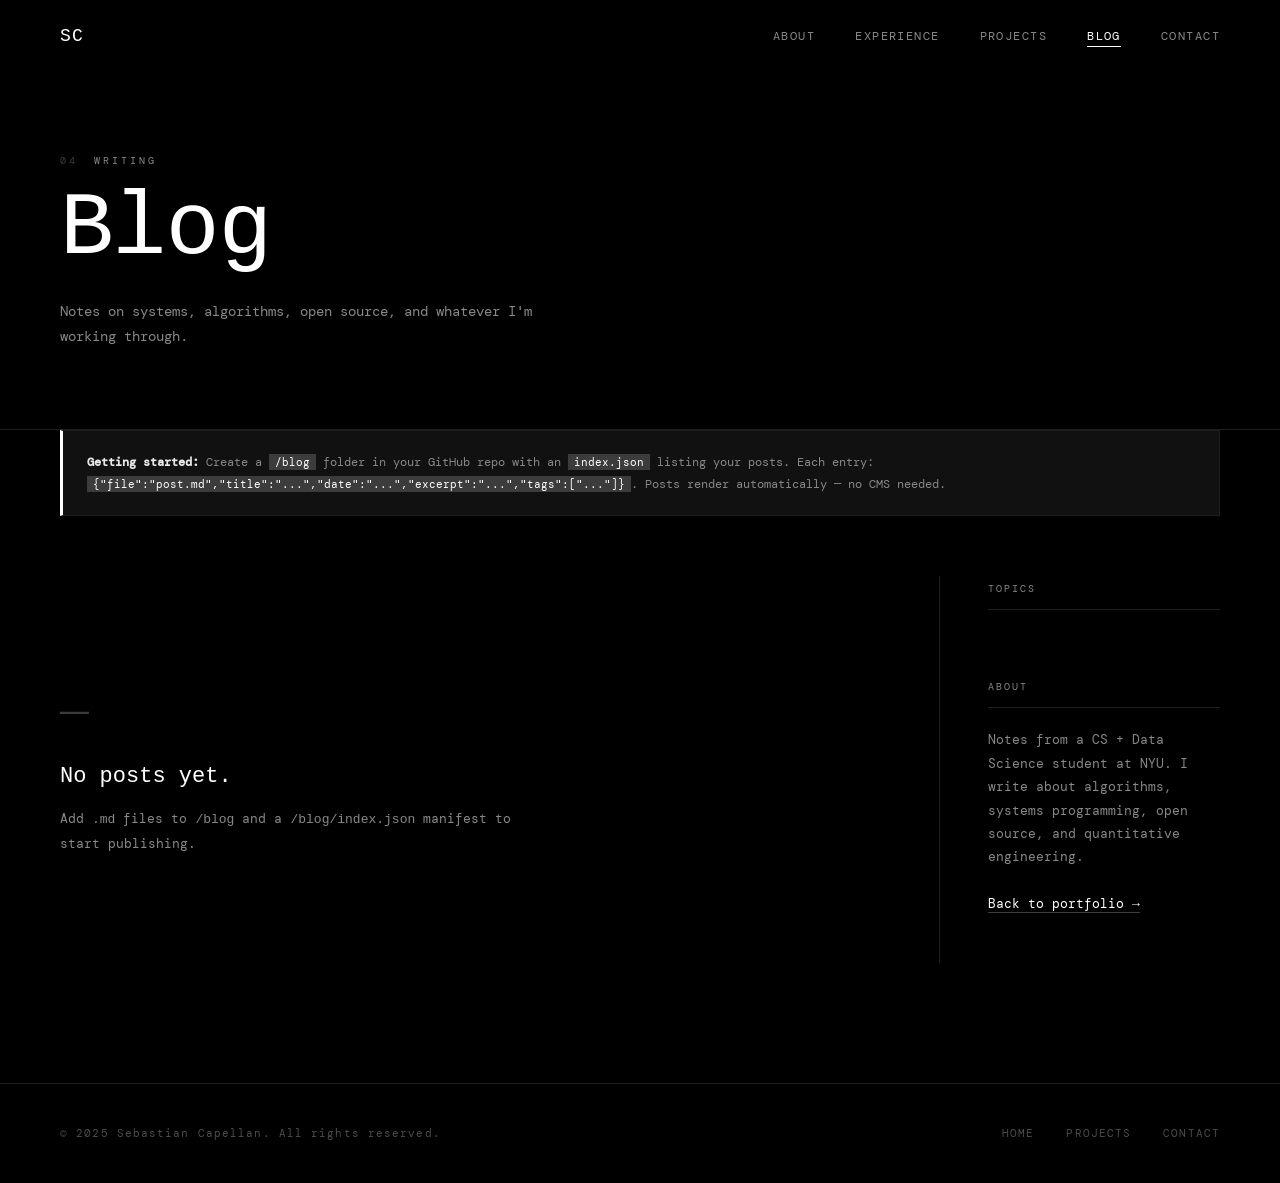
==== blog.html @ 11545dd2 "Initial commit, repository setup." ====
<!DOCTYPE html>
<html lang="en">
<head>
  <meta charset="UTF-8" />
  <meta name="viewport" content="width=device-width, initial-scale=1.0" />
  <title>Blog — Sebastian Capellan</title>
  <link rel="preconnect" href="https://fonts.googleapis.com" />
  <link rel="preconnect" href="https://fonts.gstatic.com" crossorigin />
  <link href="https://fonts.googleapis.com/css2?family=DM+Mono:ital,wght@0,300;0,400;0,500;1,300&display=swap" rel="stylesheet" />
  <link rel="stylesheet" href="css/base.css" />
  <link rel="stylesheet" href="css/nav.css" />
  <link rel="stylesheet" href="css/main.css" />
  <link rel="stylesheet" href="css/blog.css" />
</head>
<body>

  <!-- ─── NAV ──────────────────────────────────────────────────── -->
  <nav id="main-nav" class="scrolled">
    <a class="nav-logo" href="index.html">SC</a>
    <ul class="nav-links">
      <li><a href="index.html#about">About</a></li>
      <li><a href="index.html#experience">Experience</a></li>
      <li><a href="index.html#projects">Projects</a></li>
      <li><a href="blog.html" class="active">Blog</a></li>
      <li><a href="index.html#contact">Contact</a></li>
    </ul>
    <div class="nav-hamburger" id="nav-hamburger" aria-label="Menu">
      <span></span><span></span><span></span>
    </div>
  </nav>
  <ul class="nav-drawer" id="nav-drawer">
    <li><a href="index.html#about">About</a></li>
    <li><a href="index.html#experience">Experience</a></li>
    <li><a href="index.html#projects">Projects</a></li>
    <li><a href="blog.html" class="active">Blog</a></li>
    <li><a href="index.html#contact">Contact</a></li>
  </ul>

  <!-- ─── BLOG HERO ─────────────────────────────────────────────── -->
  <div class="blog-hero">
    <p class="blog-hero-label">Writing</p>
    <h1 class="blog-hero-title">Blog</h1>
    <p class="blog-hero-sub">Notes on systems, algorithms, open source, and whatever I'm working through.</p>
  </div>

  <!-- setup note: hidden by default, shown when /blog/index.json is missing -->
  <div class="setup-note" id="setup-note" style="display:none;">
    <strong>Getting started:</strong> Create a <code>/blog</code> folder in your GitHub repo with an
    <code>index.json</code> listing your posts. Each entry: <code>{"file":"post.md","title":"...","date":"...","excerpt":"...","tags":["..."]}</code>.
    Posts render automatically — no CMS needed.
  </div>

  <!-- ─── LIST VIEW ─────────────────────────────────────────────── -->
  <div id="list-view">
    <div class="blog-layout">
      <main class="blog-main">
        <div class="post-list" id="post-list">
          <!-- injected by blog.js -->
        </div>
      </main>
      <aside class="blog-sidebar">
        <div class="sidebar-section">
          <div class="sidebar-title">Topics</div>
          <div class="sidebar-tags" id="sidebar-tags">
            <!-- injected by blog.js -->
          </div>
        </div>
        <div class="sidebar-section">
          <div class="sidebar-title">About</div>
          <p class="sidebar-about">
            Notes from a CS + Data Science student at NYU. I write about algorithms, systems programming, open source, and quantitative engineering.<br><br>
            <a href="index.html">Back to portfolio →</a>
          </p>
        </div>
      </aside>
    </div>
  </div>

  <!-- ─── SINGLE POST VIEW ──────────────────────────────────────── -->
  <div id="post-view">
    <div class="post-full">
      <article>
        <a class="post-full-back" href="#" id="back-btn">← All Posts</a>
        <div class="post-full-date"  id="post-full-date"></div>
        <h1 class="post-full-title" id="post-full-title"></h1>
        <div class="post-full-content" id="post-full-content"></div>
      </article>
      <aside class="blog-sidebar">
        <div class="sidebar-section">
          <div class="sidebar-title">About</div>
          <p class="sidebar-about">
            Notes from a CS + Data Science student at NYU.<br><br>
            <a href="index.html">Back to portfolio →</a>
          </p>
        </div>
      </aside>
    </div>
  </div>

  <!-- ─── FOOTER ────────────────────────────────────────────────── -->
  <footer>
    <p>© 2025 Sebastian Capellan. All rights reserved.</p>
    <div class="footer-links">
      <a href="index.html">Home</a>
      <a href="index.html#projects">Projects</a>
      <a href="index.html#contact">Contact</a>
    </div>
  </footer>

  <script src="js/main.js"></script>
  <script src="js/blog.js"></script>
</body>
</html>
---- css/base.css ----
/* ─── RESET ──────────────────────────────────────────────────── */
*, *::before, *::after { box-sizing: border-box; margin: 0; padding: 0; }
html { scroll-behavior: smooth; }

/* ─── VARIABLES ──────────────────────────────────────────────── */
:root {
  --c0: #000000;
  --c1: #111111;
  --c2: #1e1e1e;
  --c3: #3c3c3c;
  --c4: #4d4d4d;
  --white: #ffffff;
  --off-white: #e8e8e8;
  --muted: #888888;
  --font-display: 'Courier New', Courier, monospace;
  --font-mono: 'DM Mono', monospace;
  --nav-h: 72px;
}

/* ─── BASE ───────────────────────────────────────────────────── */
body {
  background: var(--c0);
  color: var(--white);
  font-family: var(--font-mono);
  font-size: 15px;
  line-height: 1.7;
  overflow-x: hidden;
  cursor: default;
}

/* ─── SHARED SECTION SCAFFOLDING ────────────────────────────── */
section {
  padding: 120px 60px;
  max-width: 1300px;
  margin: 0 auto;
}
.section-full  { max-width: none; padding-left: 0; padding-right: 0; }
.section-inner { padding: 120px 60px; max-width: 1300px; margin: 0 auto; }

.section-label {
  font-size: 10px;
  letter-spacing: 0.3em;
  text-transform: uppercase;
  color: var(--muted);
  margin-bottom: 16px;
  display: flex;
  align-items: center;
  gap: 16px;
}
.section-label::before { content: attr(data-num); font-size: 10px; color: var(--c3); }

.section-title {
  font-family: var(--font-display);
  font-size: clamp(36px, 5vw, 68px);
  font-weight: 400;            /* thin Courier New throughout */
  line-height: 1;
  letter-spacing: -0.01em;
  margin-bottom: 64px;
}

.divider { width: 100%; height: 1px; background: var(--c2); }

/* ─── SHARED BUTTON ──────────────────────────────────────────── */
.btn {
  font-family: var(--font-mono);
  font-size: 11px;
  letter-spacing: 0.15em;
  text-transform: uppercase;
  padding: 14px 32px;
  border: 1px solid var(--c3);
  text-decoration: none;
  transition: all 0.25s ease;
  display: inline-block;
}
.btn-primary  { background: var(--white); color: var(--c0); border-color: var(--white); }
.btn-primary:hover  { background: var(--off-white); }
.btn-secondary { background: transparent; color: var(--white); }
.btn-secondary:hover { background: var(--c2); }

/* ─── PROFILE IMAGE BLOCKS ───────────────────────────────────── */
/*
  Drop your photo by replacing the <div class="profile-placeholder">
  with <img src="./Assets/your-photo.jpg" class="profile-img" alt="Sebastian" />
  The sizing is handled per-placement in main.css / hero.css.
*/
.profile-placeholder {
  width: 100%;
  height: 100%;
  display: flex;
  align-items: center;
  justify-content: center;
  background: var(--c2);
  border: 1px dashed var(--c3);
  color: var(--c4);
  font-size: 11px;
  letter-spacing: 0.15em;
  text-transform: uppercase;
  text-align: center;
  padding: 16px;
}
.profile-img {
  width: 100%;
  height: 100%;
  object-fit: cover;
  display: block;
}

/* ─── ANIMATIONS ─────────────────────────────────────────────── */
@keyframes fadeUp {
  from { opacity: 0; transform: translateY(24px); }
  to   { opacity: 1; transform: translateY(0); }
}
@keyframes blink {
  0%, 100% { opacity: 1; }
  50%       { opacity: 0; }
}
@keyframes pulse-dot {
  0%, 100% { box-shadow: 0 0 0 0 rgba(74,222,128,0.4); }
  50%       { box-shadow: 0 0 0 6px rgba(74,222,128,0); }
}

/* ─── SCROLLBAR ──────────────────────────────────────────────── */
::-webkit-scrollbar { width: 4px; }
::-webkit-scrollbar-track { background: var(--c0); }
::-webkit-scrollbar-thumb { background: var(--c3); }
::-webkit-scrollbar-thumb:hover { background: var(--c4); }
---- css/nav.css ----
/* ─── NAV ────────────────────────────────────────────────────── */
nav {
  position: fixed;
  top: 0; left: 0; right: 0;
  height: var(--nav-h);
  display: flex;
  align-items: center;
  justify-content: space-between;
  padding: 0 60px;
  z-index: 1000;
  transition: background 0.4s ease, border-bottom 0.4s ease;
}
nav.scrolled {
  background: rgba(0,0,0,0.92);
  border-bottom: 1px solid var(--c3);
  backdrop-filter: blur(12px);
}

.nav-logo {
  font-family: var(--font-display);
  font-weight: 400;
  font-size: 18px;
  letter-spacing: 0.06em;
  text-decoration: none;
  color: var(--white);
}

.nav-links {
  display: flex;
  gap: 40px;
  list-style: none;
}
.nav-links a {
  font-family: var(--font-mono);
  font-size: 12px;
  letter-spacing: 0.12em;
  text-transform: uppercase;
  color: var(--muted);
  text-decoration: none;
  transition: color 0.2s ease;
  position: relative;
}
.nav-links a::after {
  content: '';
  position: absolute;
  bottom: -3px; left: 0;
  width: 0; height: 1px;
  background: var(--white);
  transition: width 0.3s ease;
}
.nav-links a:hover       { color: var(--white); }
.nav-links a:hover::after,
.nav-links a.active::after { width: 100%; }
.nav-links a.active      { color: var(--white); }

/* ─── HAMBURGER (mobile) ─────────────────────────────────────── */
.nav-hamburger {
  display: none;
  flex-direction: column;
  gap: 5px;
  cursor: pointer;
  padding: 4px;
}
.nav-hamburger span {
  display: block;
  width: 24px; height: 1px;
  background: var(--white);
  transition: transform 0.3s ease, opacity 0.3s ease;
}
.nav-hamburger.open span:nth-child(1) { transform: translateY(6px) rotate(45deg); }
.nav-hamburger.open span:nth-child(2) { opacity: 0; }
.nav-hamburger.open span:nth-child(3) { transform: translateY(-6px) rotate(-45deg); }

/* mobile drawer */
.nav-drawer {
  display: none;
  position: fixed;
  top: var(--nav-h); left: 0; right: 0;
  background: rgba(0,0,0,0.97);
  border-bottom: 1px solid var(--c2);
  padding: 28px 28px 36px;
  z-index: 999;
  flex-direction: column;
  gap: 0;
}
.nav-drawer.open { display: flex; }
.nav-drawer li { list-style: none; border-bottom: 1px solid var(--c2); }
.nav-drawer li a {
  display: block;
  padding: 16px 0;
  font-family: var(--font-mono);
  font-size: 14px;
  letter-spacing: 0.12em;
  text-transform: uppercase;
  color: var(--muted);
  text-decoration: none;
  transition: color 0.2s;
}
.nav-drawer li a:hover { color: var(--white); }

/* ─── RESPONSIVE ─────────────────────────────────────────────── */
@media (max-width: 768px) {
  nav { padding: 0 28px; }
  .nav-links    { display: none; }
  .nav-hamburger { display: flex; }
}
---- css/main.css ----
/* ══════════════════════════════════════════════════════════════
   ABOUT
══════════════════════════════════════════════════════════════ */
#about { border-top: 1px solid var(--c2); }

.about-grid {
  display: grid;
  grid-template-columns: 1fr 1fr;
  gap: 100px;
  align-items: start;
}

/* left col: photo + text stacked */
.about-left {}

/* profile photo in about section */
.about-photo {
  width: 100%;
  max-width: 340px;
  aspect-ratio: 4 / 3;
  border-radius: 14px;
  overflow: hidden;
  border: 1px solid var(--c3);
  margin-bottom: 36px;
}

.about-text p {
  font-size: 15px;
  line-height: 1.9;
  color: var(--off-white);
  margin-bottom: 24px;
}
.about-text p:last-child { margin-bottom: 0; }

.skill-tags { display: flex; flex-wrap: wrap; gap: 8px; margin-top: 36px; }
.skill-tag {
  font-size: 11px;
  letter-spacing: 0.08em;
  padding: 6px 14px;
  border: 1px solid var(--c3);
  color: var(--muted);
  transition: all 0.2s ease;
}
.skill-tag:hover { border-color: var(--white); color: var(--white); }

/* right col: stats */
.about-stats {
  display: grid;
  grid-template-columns: 1fr 1fr;
  gap: 2px;
  align-content: start;
}
.stat-card {
  background: var(--c1);
  padding: 32px 28px;
  border: 1px solid var(--c2);
  transition: border-color 0.3s ease;
}
.stat-card:hover { border-color: var(--c4); }
.stat-num {
  font-family: var(--font-display);
  font-size: 48px;
  font-weight: 400;
  line-height: 1;
  margin-bottom: 8px;
}
.stat-label { font-size: 11px; letter-spacing: 0.12em; text-transform: uppercase; color: var(--muted); }


/* ══════════════════════════════════════════════════════════════
   EXPERIENCE / TIMELINE
══════════════════════════════════════════════════════════════ */
#experience { background: var(--c1); border-top: 1px solid var(--c2); max-width: none; }

.timeline { position: relative; max-width: 1300px; margin: 0 auto; }
.timeline::before {
  content: '';
  position: absolute;
  left: 0; top: 0; bottom: 0;
  width: 1px;
  background: var(--c3);
}

.timeline-item {
  position: relative;
  padding: 0 0 80px 60px;
  display: grid;
  grid-template-columns: 180px 1fr auto;
  gap: 48px;
  align-items: start;
  opacity: 0;
  transform: translateY(30px);
  transition: opacity 0.7s ease, transform 0.7s ease;
}
.timeline-item.visible { opacity: 1; transform: translateY(0); }
.timeline-item:last-child { padding-bottom: 0; }

.timeline-dot {
  position: absolute;
  left: -5px; top: 8px;
  width: 11px; height: 11px;
  border: 1px solid var(--white);
  background: var(--c0);
  border-radius: 50%;
}

.timeline-meta { padding-top: 4px; }
.timeline-date {
  font-size: 11px; letter-spacing: 0.15em;
  text-transform: uppercase; color: var(--muted); margin-bottom: 8px;
}
.timeline-company {
  font-family: var(--font-display);
  font-size: 13px; font-weight: 400;
  letter-spacing: 0.03em; color: var(--c4);
}

.timeline-role {
  font-family: var(--font-display);
  font-size: clamp(20px, 2.5vw, 28px);
  font-weight: 400;
  margin-bottom: 16px;
  line-height: 1.15;
}
.timeline-role-badge {
  font-family: var(--font-mono);
  font-size: 11px; color: var(--muted);
  letter-spacing: 0.08em;
  margin-left: 8px;
}
.timeline-desc {
  font-size: 14px; color: var(--off-white);
  line-height: 1.85; max-width: 560px;
}
.timeline-tags { display: flex; flex-wrap: wrap; gap: 8px; margin-top: 20px; }
.timeline-tag {
  font-size: 10px; letter-spacing: 0.1em; text-transform: uppercase;
  padding: 4px 12px; border: 1px solid var(--c3); color: var(--c4);
}

/* logo square */
.timeline-logo {
  width: 72px; height: 72px;
  border-radius: 14px;
  border: 1px solid var(--c3);
  background: var(--c2);
  overflow: hidden;
  display: flex;
  align-items: center;
  justify-content: center;
  flex-shrink: 0;
  margin-top: 4px;
  transition: border-color 0.3s ease;
}
.timeline-item:hover .timeline-logo { border-color: var(--c4); }
.timeline-logo img {
  width: 100%; height: 100%;
  object-fit: contain;
  padding: 10px;
  filter: grayscale(100%) brightness(1.4);
  transition: filter 0.3s ease;
}
.timeline-item:hover .timeline-logo img { filter: grayscale(0%) brightness(1); }
.timeline-logo-placeholder {
  font-family: var(--font-display);
  font-size: 16px; font-weight: 400;
  color: var(--c4); letter-spacing: 0.05em;
}


/* ══════════════════════════════════════════════════════════════
   PROJECTS
══════════════════════════════════════════════════════════════ */
#projects { border-top: 1px solid var(--c2); }

.projects-grid { display: grid; grid-template-columns: repeat(3, 1fr); gap: 2px; }

.project-card {
  background: var(--c1);
  border: 1px solid var(--c2);
  overflow: hidden;
  opacity: 0;
  transform: translateY(20px);
  transition: opacity 0.6s ease, transform 0.6s ease, border-color 0.3s ease;
}
.project-card.visible { opacity: 1; transform: translateY(0); }
.project-card:hover  { border-color: var(--c4); }

.project-img-wrap {
  width: 100%; aspect-ratio: 16/9;
  overflow: hidden; background: var(--c2);
}
.project-img-placeholder {
  width: 100%; height: 100%;
  display: flex; align-items: center; justify-content: center;
  font-size: 10px; letter-spacing: 0.2em; text-transform: uppercase; color: var(--c3);
}
.project-img-wrap img {
  width: 100%; height: 100%; object-fit: cover;
  transition: transform 0.5s ease; filter: grayscale(30%);
}
.project-card:hover .project-img-wrap img { transform: scale(1.04); filter: grayscale(0%); }

.project-info { padding: 28px 28px 32px; }
.project-num  { font-size: 10px; letter-spacing: 0.2em; color: var(--muted); margin-bottom: 10px; }
.project-title {
  font-family: var(--font-display);
  font-size: 20px; font-weight: 400;
  margin-bottom: 12px; line-height: 1.2;
}
.project-desc { font-size: 13px; color: var(--muted); line-height: 1.7; margin-bottom: 20px; }
.project-links { display: flex; gap: 16px; }
.project-link {
  font-size: 10px; letter-spacing: 0.15em; text-transform: uppercase;
  color: var(--muted); text-decoration: none;
  border-bottom: 1px solid var(--c3); padding-bottom: 2px;
  transition: color 0.2s, border-color 0.2s;
}
.project-link:hover { color: var(--white); border-color: var(--white); }


/* ══════════════════════════════════════════════════════════════
   CONTACT
══════════════════════════════════════════════════════════════ */
#contact { border-top: 1px solid var(--c2); }

.contact-layout {
  display: grid;
  grid-template-columns: 1fr 1fr;
  gap: 100px;
  align-items: start;
}

.contact-left {}

/* small square photo in contact area */
.contact-photo {
  width: 100px; height: 100px;
  border-radius: 14px;
  overflow: hidden;
  border: 1px solid var(--c3);
  margin-bottom: 28px;
  flex-shrink: 0;
}

.contact-intro {
  font-size: 15px; color: var(--muted);
  line-height: 1.9; max-width: 440px; margin-bottom: 36px;
}

.availability-badge {
  display: inline-flex;
  align-items: center; gap: 10px;
  font-size: 11px; letter-spacing: 0.1em; text-transform: uppercase;
  color: var(--off-white); border: 1px solid var(--c3); padding: 10px 18px;
}
.badge-dot {
  width: 6px; height: 6px;
  background: #4ade80; border-radius: 50%;
  animation: pulse-dot 2s ease-in-out infinite;
}

/* contact buttons */
.contact-buttons { display: flex; flex-direction: column; gap: 12px; }
.contact-btn {
  display: flex; align-items: center; gap: 18px;
  padding: 20px 24px;
  border: 1px solid var(--c2); background: var(--c1);
  text-decoration: none; color: var(--white);
  transition: border-color 0.25s ease, background 0.25s ease;
}
.contact-btn:hover { border-color: var(--white); background: var(--c2); }
.contact-btn-icon {
  width: 36px; height: 36px;
  display: flex; align-items: center; justify-content: center;
  border: 1px solid var(--c3); border-radius: 8px; flex-shrink: 0;
}
.contact-btn-icon svg { width: 18px; height: 18px; fill: var(--white); }
.contact-btn-label {
  font-size: 10px; letter-spacing: 0.2em; text-transform: uppercase;
  color: var(--muted); margin-bottom: 2px;
}
.contact-btn-val {
  font-family: var(--font-display);
  font-size: 15px; font-weight: 400;
}


/* ══════════════════════════════════════════════════════════════
   FOOTER
══════════════════════════════════════════════════════════════ */
footer {
  border-top: 1px solid var(--c2);
  padding: 40px 60px;
  display: flex; align-items: center; justify-content: space-between;
}
footer p { font-size: 11px; letter-spacing: 0.1em; color: var(--c4); }
.footer-links { display: flex; gap: 32px; }
.footer-links a {
  font-size: 11px; letter-spacing: 0.1em; text-transform: uppercase;
  color: var(--c4); text-decoration: none; transition: color 0.2s;
}
.footer-links a:hover { color: var(--white); }


/* ══════════════════════════════════════════════════════════════
   GLOBAL RESPONSIVE
══════════════════════════════════════════════════════════════ */
@media (max-width: 1024px) {
  .projects-grid { grid-template-columns: repeat(2, 1fr); }
}

@media (max-width: 768px) {
  section { padding: 80px 28px; }
  .section-inner { padding: 80px 28px; }
  .section-title { margin-bottom: 40px; }

  /* about */
  .about-grid { grid-template-columns: 1fr; gap: 48px; }
  .about-photo { max-width: 100%; aspect-ratio: 16/9; }

  /* timeline */
  .timeline-item {
    grid-template-columns: 1fr;
    gap: 12px;
    padding-left: 36px;
    padding-bottom: 56px;
  }
  .timeline-logo { display: none; }

  /* projects */
  .projects-grid { grid-template-columns: 1fr; }

  /* contact */
  .contact-layout { grid-template-columns: 1fr; gap: 56px; }

  /* footer */
  footer { flex-direction: column; gap: 20px; text-align: center; padding: 40px 28px; }
  .footer-links { flex-wrap: wrap; justify-content: center; gap: 20px; }
}

@media (max-width: 480px) {
  .about-stats { grid-template-columns: 1fr 1fr; }
  .hero-cta { flex-direction: column; }
  .btn { text-align: center; }
}
---- css/blog.css ----
/* ─── BLOG HERO ──────────────────────────────────────────────── */
.blog-hero {
  padding: calc(var(--nav-h) + 80px) 60px 80px;
  border-bottom: 1px solid var(--c2);
}
.blog-hero-label {
  font-size: 10px; letter-spacing: 0.3em; text-transform: uppercase;
  color: var(--muted); margin-bottom: 16px;
  display: flex; align-items: center; gap: 16px;
}
.blog-hero-label::before { content: '04'; font-size: 10px; color: var(--c3); }
.blog-hero-title {
  font-family: var(--font-display);
  font-size: clamp(48px, 7vw, 96px);
  font-weight: 400;
  line-height: 1; letter-spacing: -0.01em; margin-bottom: 24px;
}
.blog-hero-sub { font-size: 14px; color: var(--muted); max-width: 480px; line-height: 1.8; }

/* ─── SETUP NOTE ─────────────────────────────────────────────── */
.setup-note {
  margin: 0 60px;
  padding: 20px 24px;
  background: var(--c1);
  border: 1px solid var(--c2);
  border-left: 3px solid var(--white);
  font-size: 12px; color: var(--muted); line-height: 1.85;
}
.setup-note strong { color: var(--off-white); }
.setup-note code {
  background: var(--c3); padding: 1px 6px;
  font-family: var(--font-mono); font-size: 11px; color: var(--white);
}

/* ─── BLOG LAYOUT ────────────────────────────────────────────── */
.blog-layout {
  display: grid;
  grid-template-columns: 1fr 280px;
  gap: 0;
  max-width: 1300px;
  margin: 0 auto;
  padding: 60px 60px 120px;
}
.blog-main { border-right: 1px solid var(--c2); padding-right: 60px; }
.blog-sidebar { padding-left: 48px; padding-top: 4px; }

/* ─── POST LIST ──────────────────────────────────────────────── */
.post-list { display: flex; flex-direction: column; }
.post-item {
  padding: 40px 0;
  border-bottom: 1px solid var(--c2);
  cursor: pointer;
  opacity: 0;
  transform: translateY(16px);
  transition: opacity 0.5s ease, transform 0.5s ease;
}
.post-item.visible { opacity: 1; transform: translateY(0); }
.post-item:first-child { padding-top: 0; }

.post-meta { display: flex; align-items: center; gap: 16px; margin-bottom: 14px; flex-wrap: wrap; }
.post-date { font-size: 10px; letter-spacing: 0.2em; text-transform: uppercase; color: var(--muted); }
.post-tag {
  font-size: 10px; letter-spacing: 0.1em; text-transform: uppercase;
  padding: 3px 10px; border: 1px solid var(--c3); color: var(--c4);
}
.post-title {
  font-family: var(--font-display);
  font-size: clamp(22px, 3vw, 30px);
  font-weight: 400; line-height: 1.15; margin-bottom: 12px;
  transition: color 0.2s;
}
.post-item:hover .post-title { color: var(--muted); }
.post-excerpt { font-size: 14px; color: var(--muted); line-height: 1.8; margin-bottom: 20px; max-width: 600px; }
.post-read {
  font-size: 10px; letter-spacing: 0.2em; text-transform: uppercase;
  color: var(--c4); text-decoration: none;
  border-bottom: 1px solid var(--c3); padding-bottom: 2px;
  transition: color 0.2s, border-color 0.2s;
}
.post-item:hover .post-read { color: var(--white); border-color: var(--white); }

/* ─── EMPTY STATE ────────────────────────────────────────────── */
.empty-state { padding: 80px 0; }
.empty-state-glyph { font-family: var(--font-display); font-size: 48px; color: var(--c3); margin-bottom: 20px; }
.empty-state h3 { font-family: var(--font-display); font-size: 22px; font-weight: 400; margin-bottom: 12px; }
.empty-state p { font-size: 13px; color: var(--muted); line-height: 1.8; max-width: 480px; }

/* ─── SIDEBAR ────────────────────────────────────────────────── */
.sidebar-section { margin-bottom: 48px; }
.sidebar-title {
  font-size: 10px; letter-spacing: 0.2em; text-transform: uppercase;
  color: var(--muted); margin-bottom: 20px;
  padding-bottom: 12px; border-bottom: 1px solid var(--c2);
}
.sidebar-tags { display: flex; flex-wrap: wrap; gap: 8px; }
.sidebar-tag {
  font-size: 11px; letter-spacing: 0.08em;
  padding: 5px 12px; border: 1px solid var(--c3);
  color: var(--muted); cursor: pointer; transition: all 0.2s;
}
.sidebar-tag:hover,
.sidebar-tag.active { border-color: var(--white); color: var(--white); }
.sidebar-about { font-size: 13px; color: var(--muted); line-height: 1.8; }
.sidebar-about a {
  color: var(--white); text-decoration: none;
  border-bottom: 1px solid var(--c3); transition: border-color 0.2s;
}
.sidebar-about a:hover { border-color: var(--white); }

/* ─── SINGLE POST VIEW ───────────────────────────────────────── */
#post-view { display: none; }
#post-view.active { display: block; }
#list-view.hidden  { display: none; }

.post-full {
  max-width: 1300px;
  margin: 0 auto;
  padding: 60px 60px 120px;
  display: grid;
  grid-template-columns: 1fr 260px;
  gap: 80px;
}
.post-full-back {
  font-size: 11px; letter-spacing: 0.15em; text-transform: uppercase;
  color: var(--muted); text-decoration: none; cursor: pointer;
  display: inline-flex; align-items: center; gap: 10px;
  margin-bottom: 40px; transition: color 0.2s;
}
.post-full-back:hover { color: var(--white); }
.post-full-date { font-size: 10px; letter-spacing: 0.2em; text-transform: uppercase; color: var(--muted); margin-bottom: 16px; }
.post-full-title {
  font-family: var(--font-display);
  font-size: clamp(32px, 5vw, 56px);
  font-weight: 400; line-height: 1.05;
  letter-spacing: -0.01em; margin-bottom: 40px;
}
.post-full-content {
  font-size: 15px; color: var(--off-white); line-height: 1.9;
  border-top: 1px solid var(--c2); padding-top: 40px;
}
.post-full-content h2 { font-family: var(--font-display); font-size: 26px; font-weight: 400; margin: 40px 0 16px; color: var(--white); }
.post-full-content h3 { font-family: var(--font-display); font-size: 20px; font-weight: 400; margin: 32px 0 12px; color: var(--white); }
.post-full-content p  { margin-bottom: 20px; }
.post-full-content code { font-family: var(--font-mono); font-size: 13px; background: var(--c2); padding: 2px 7px; color: var(--off-white); }
.post-full-content pre { background: var(--c1); border: 1px solid var(--c2); padding: 24px; margin: 24px 0; overflow-x: auto; }
.post-full-content pre code { background: none; padding: 0; font-size: 13px; }
.post-full-content ul, .post-full-content ol { padding-left: 24px; margin-bottom: 20px; }
.post-full-content li  { margin-bottom: 8px; color: var(--off-white); }
.post-full-content blockquote { border-left: 3px solid var(--c3); padding-left: 24px; margin: 24px 0; color: var(--muted); font-style: italic; }
.post-full-content a   { color: var(--white); border-bottom: 1px solid var(--c3); text-decoration: none; }
.post-full-content a:hover { border-color: var(--white); }

/* ─── RESPONSIVE ─────────────────────────────────────────────── */
@media (max-width: 900px) {
  .blog-hero  { padding: calc(var(--nav-h) + 48px) 28px 56px; }
  .setup-note { margin: 0 28px; }
  .blog-layout { grid-template-columns: 1fr; padding: 40px 28px 80px; }
  .blog-main  { border-right: none; padding-right: 0; }
  .blog-sidebar { padding-left: 0; padding-top: 40px; border-top: 1px solid var(--c2); }
  .post-full  { grid-template-columns: 1fr; padding: 40px 28px 80px; gap: 40px; }
}
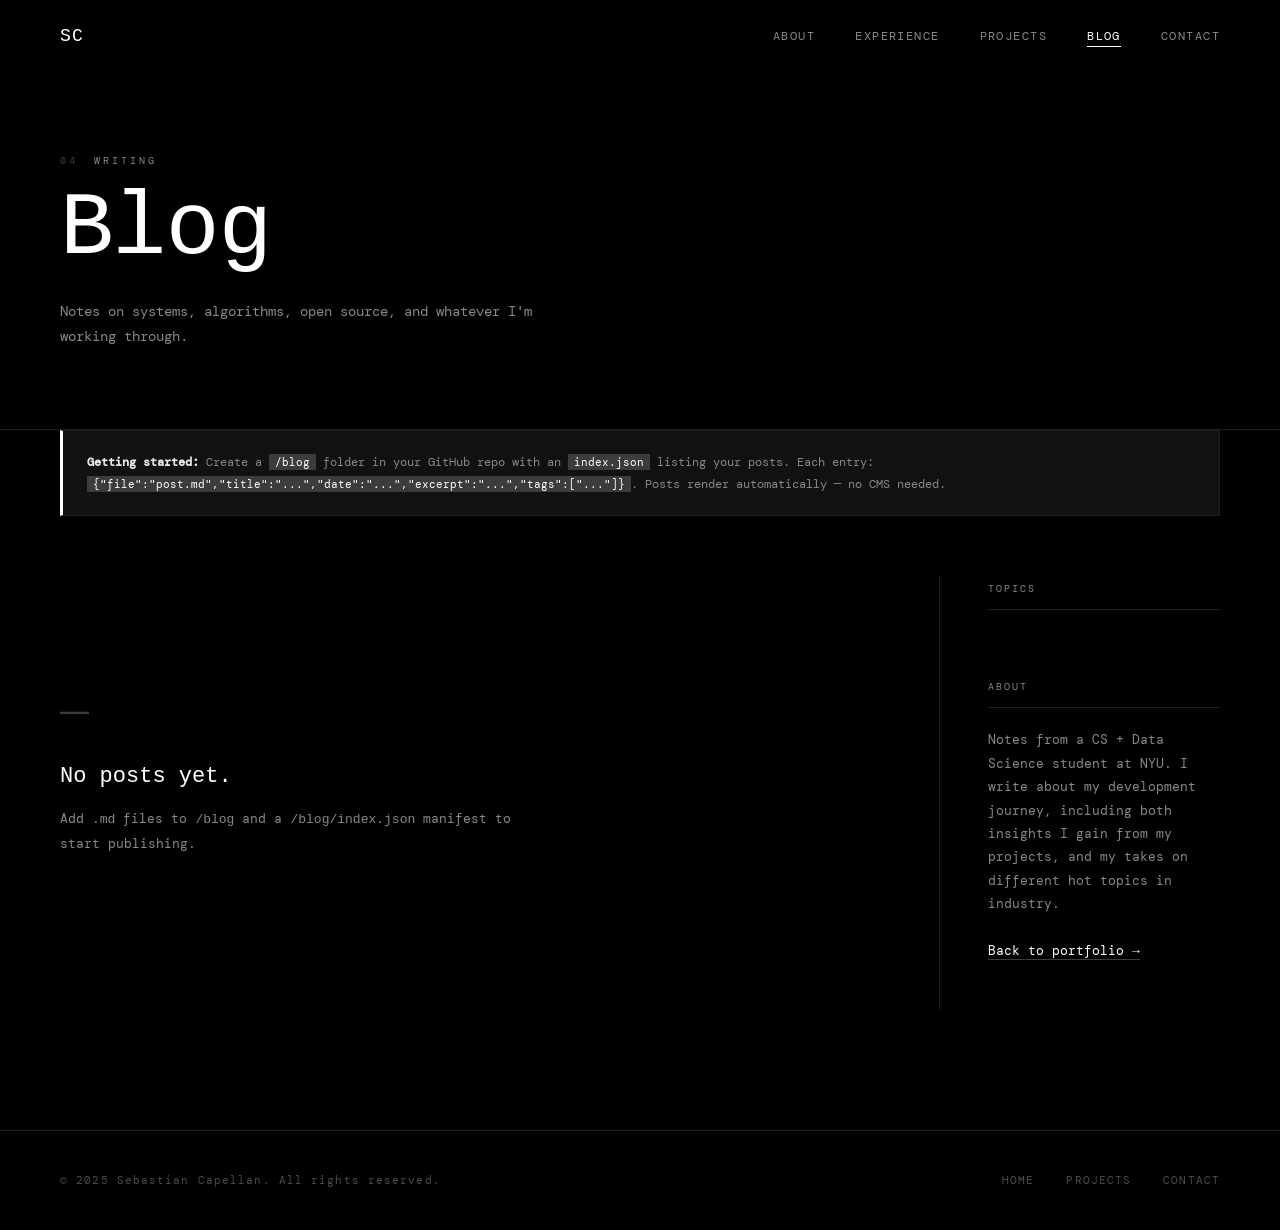
==== commit 35f0d687: "Updated home page and blog text, tweaked formatting, added photos and resume" ====
--- a/blog.html
+++ b/blog.html
@@ -68,7 +68,7 @@
         <div class="sidebar-section">
           <div class="sidebar-title">About</div>
           <p class="sidebar-about">
-            Notes from a CS + Data Science student at NYU. I write about algorithms, systems programming, open source, and quantitative engineering.<br><br>
+            Notes from a CS + Data Science student at NYU. I write about my development journey, including both insights I gain from my projects, and my takes on different hot topics in industry.<br><br>
             <a href="index.html">Back to portfolio →</a>
           </p>
         </div>
--- a/css/base.css
+++ b/css/base.css
@@ -78,11 +78,6 @@
 .btn-secondary:hover { background: var(--c2); }
 
 /* ─── PROFILE IMAGE BLOCKS ───────────────────────────────────── */
-/*
-  Drop your photo by replacing the <div class="profile-placeholder">
-  with <img src="./Assets/your-photo.jpg" class="profile-img" alt="Sebastian" />
-  The sizing is handled per-placement in main.css / hero.css.
-*/
 .profile-placeholder {
   width: 100%;
   height: 100%;
--- a/css/main.css
+++ b/css/main.css
@@ -140,7 +140,7 @@
 
 /* logo square */
 .timeline-logo {
-  width: 72px; height: 72px;
+  width: 64px; height: 64px;
   border-radius: 14px;
   border: 1px solid var(--c3);
   background: var(--c2);
@@ -149,15 +149,12 @@
   align-items: center;
   justify-content: center;
   flex-shrink: 0;
-  margin-top: 4px;
   transition: border-color 0.3s ease;
 }
 .timeline-item:hover .timeline-logo { border-color: var(--c4); }
 .timeline-logo img {
   width: 100%; height: 100%;
   object-fit: contain;
-  padding: 10px;
-  filter: grayscale(100%) brightness(1.4);
   transition: filter 0.3s ease;
 }
 .timeline-item:hover .timeline-logo img { filter: grayscale(0%) brightness(1); }
@@ -256,8 +253,7 @@
 }
 .badge-dot {
   width: 6px; height: 6px;
-  background: #4ade80; border-radius: 50%;
-  animation: pulse-dot 2s ease-in-out infinite;
+  background: #de0000; border-radius: 50%;
 }
 
 /* contact buttons */
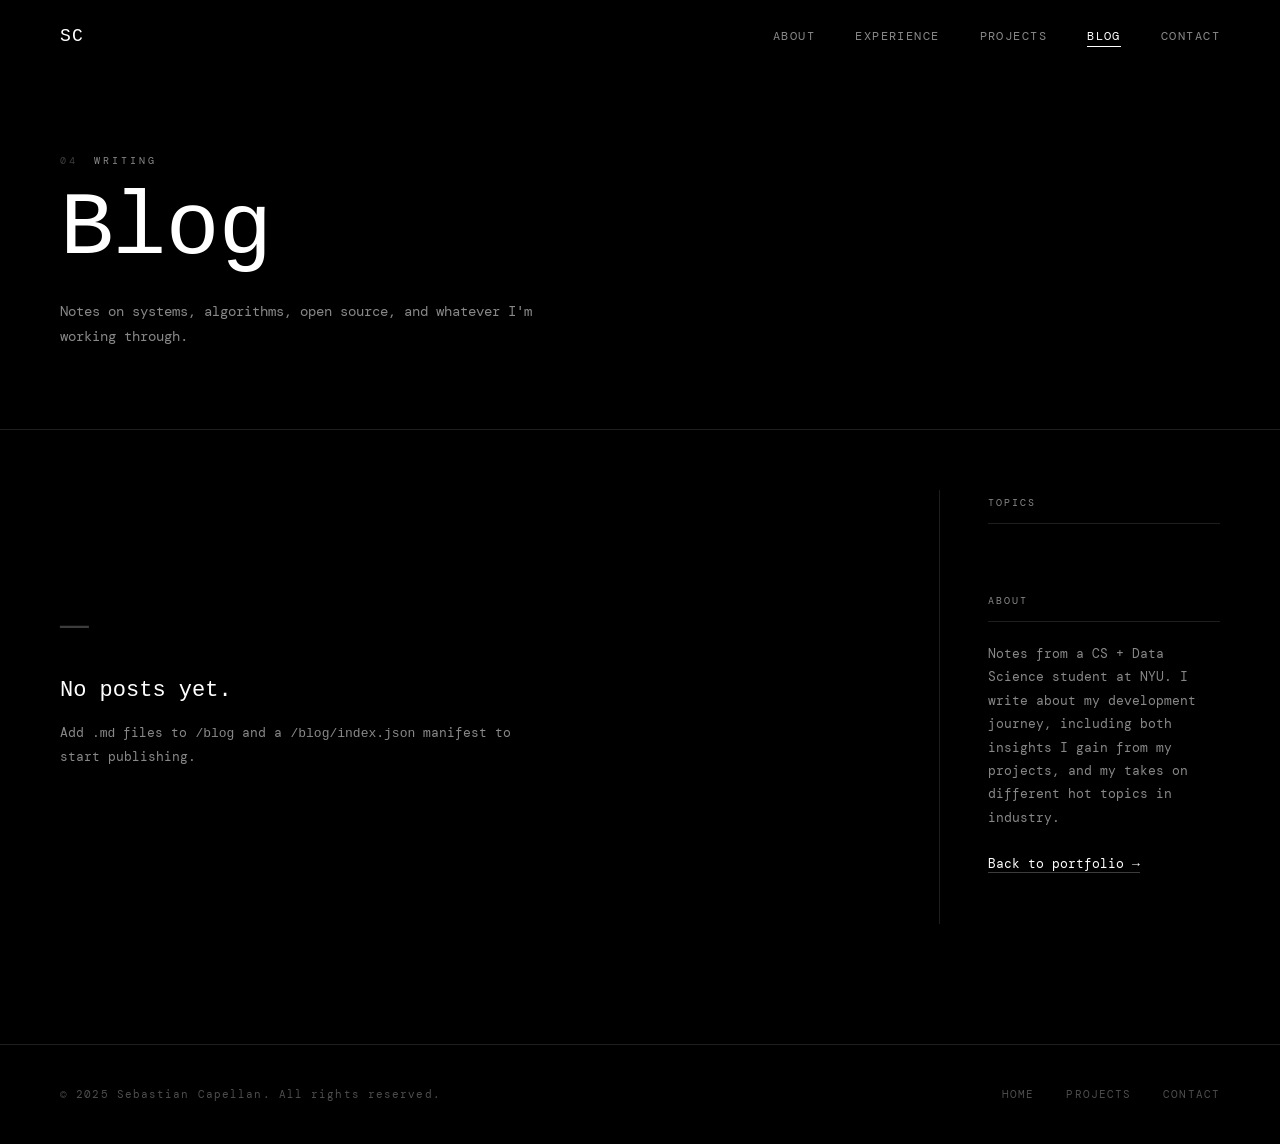
==== commit 0a26fc12: "Blog instruction deletion, resume update, copyright update" ====
--- a/blog.html
+++ b/blog.html
@@ -41,13 +41,6 @@
     <p class="blog-hero-label">Writing</p>
     <h1 class="blog-hero-title">Blog</h1>
     <p class="blog-hero-sub">Notes on systems, algorithms, open source, and whatever I'm working through.</p>
-  </div>
-
-  <!-- setup note: hidden by default, shown when /blog/index.json is missing -->
-  <div class="setup-note" id="setup-note" style="display:none;">
-    <strong>Getting started:</strong> Create a <code>/blog</code> folder in your GitHub repo with an
-    <code>index.json</code> listing your posts. Each entry: <code>{"file":"post.md","title":"...","date":"...","excerpt":"...","tags":["..."]}</code>.
-    Posts render automatically — no CMS needed.
   </div>
 
   <!-- ─── LIST VIEW ─────────────────────────────────────────────── -->
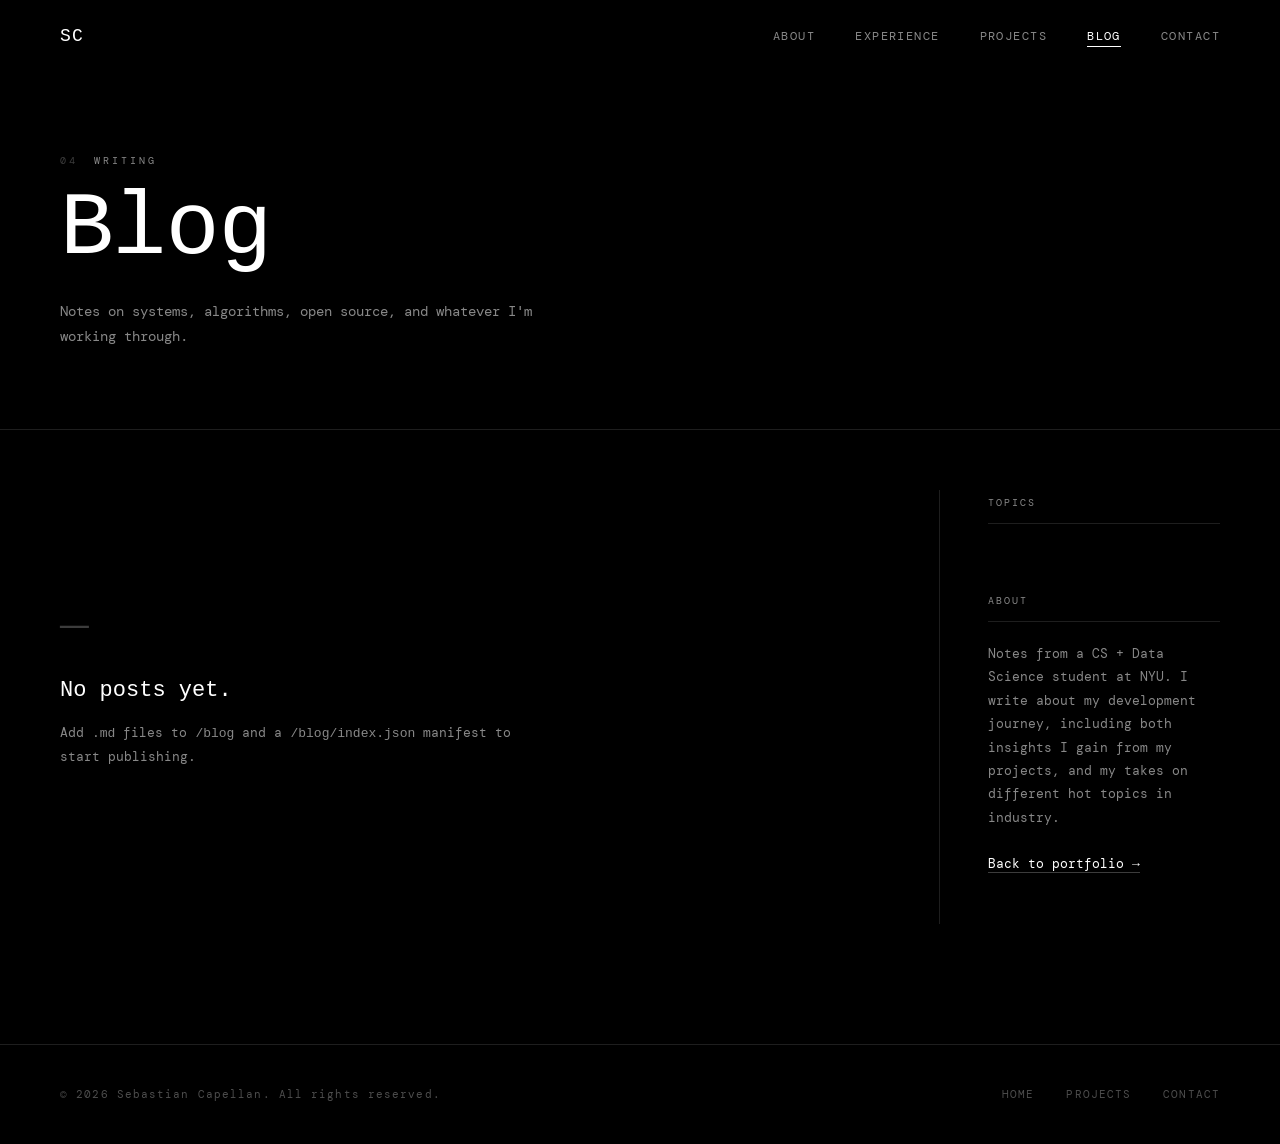
==== commit c6330deb: "Minor copyright issue amended on blog page." ====
--- a/blog.html
+++ b/blog.html
@@ -92,7 +92,7 @@
 
   <!-- ─── FOOTER ────────────────────────────────────────────────── -->
   <footer>
-    <p>© 2025 Sebastian Capellan. All rights reserved.</p>
+    <p>© 2026 Sebastian Capellan. All rights reserved.</p>
     <div class="footer-links">
       <a href="index.html">Home</a>
       <a href="index.html#projects">Projects</a>
